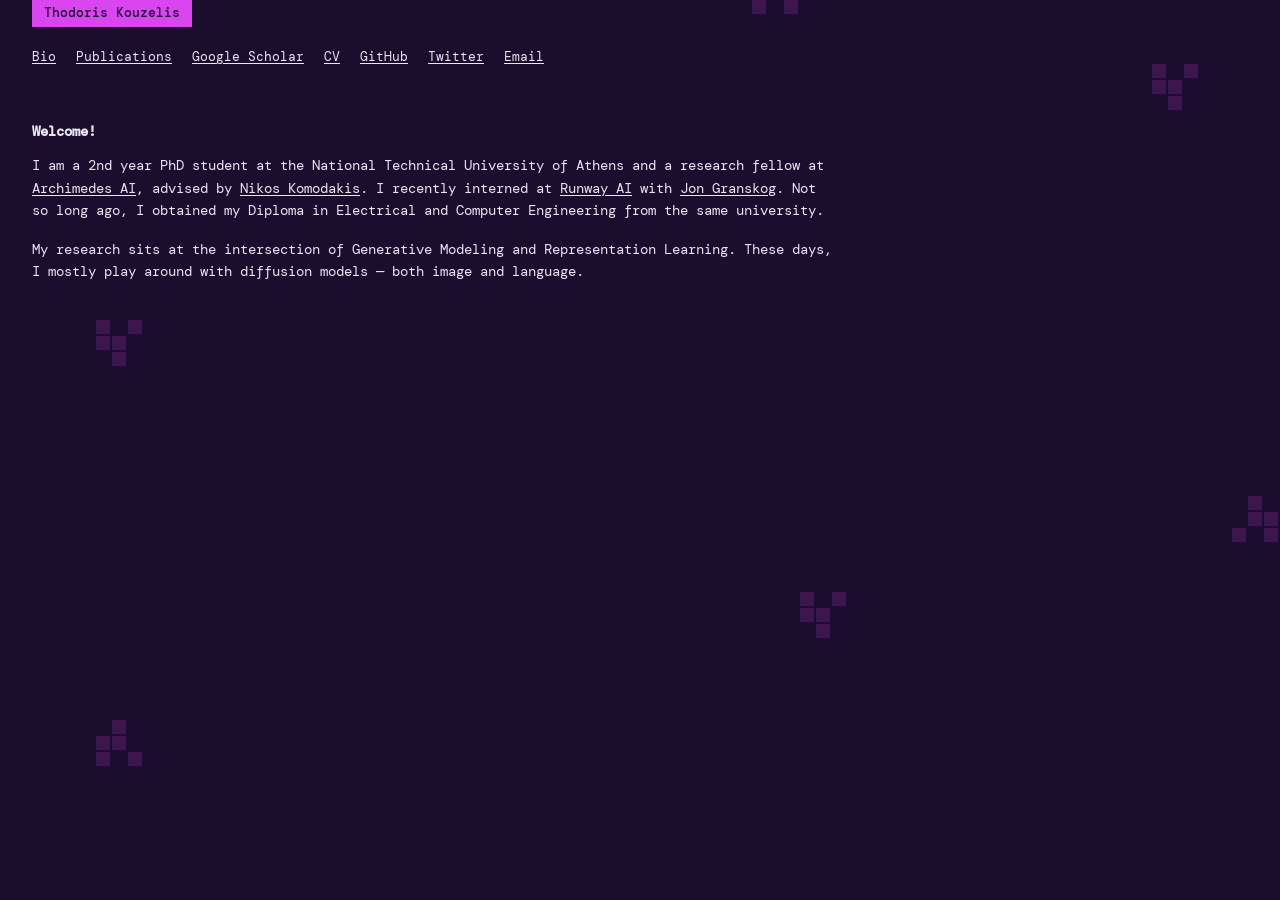
==== index.html @ 37aa6e8a "init" ====
<!DOCTYPE html>
<html lang="en">
<head>
  <meta charset="UTF-8" />
  <meta name="viewport" content="width=device-width, initial-scale=1.0" />
  <title>Thodoris Kouzelis</title>
  <link rel="preconnect" href="https://fonts.googleapis.com" />
  <link rel="preconnect" href="https://fonts.gstatic.com" crossorigin />
  <link href="https://fonts.googleapis.com/css2?family=DM+Mono:wght@400;500;600&display=swap" rel="stylesheet" />
  <link rel="stylesheet" href="styles.css" />
</head>
<body>
  <canvas id="bg-life" aria-hidden="true"></canvas>
  <div class="page">

    <div class="topbar">
      <a class="name-tag" href="index.html">Thodoris Kouzelis</a>
    </div>

    <nav class="nav">
      <a href="index.html">Bio</a>
      <a href="publications.html">Publications</a>
      <a href="https://scholar.google.com/citations?user=a5vkWc8AAAAJ&hl=en">Google Scholar</a>
      <a href="#">CV</a>
      <a href="https://github.com/zelaki">GitHub</a>
      <a href="https://x.com/ThKouz">Twitter</a>
      <a href="mailto:theodoros.kouzelis@athenarc.gr">Email</a>
    </nav>

    <section id="bio">
      <h2>Welcome!</h2>
      <p>
        I am a 2nd year PhD student at the National Technical University of Athens and a research fellow at <a href="https://archimedesai.gr/">Archimedes AI</a>, advised by <a href="#">Nikos Komodakis</a>. I recently interned at <a href="https://runwayml.com/">Runway AI</a> with <a href="https://granskog.xyz/">Jon Granskog</a>. Not so long ago, I obtained my Diploma in Electrical and Computer Engineering from the same university.
      </p>
      <p>
      My research sits at the intersection of Generative Modeling and Representation Learning. These days, I mostly play around with diffusion models — both image and language.
    </p>

  </div>
  <script src="life.js"></script>
</body>
</html>
---- styles.css ----
*, *::before, *::after { box-sizing: border-box; margin: 0; padding: 0; }

:root {
  --bg: #1a0d2e;
  --ink: #e8e6f0;
  --ink-mid: #b8b4c8;
  --accent: #d946ef;
  --rule: #d946ef;
}

body {
  font-family: 'DM Mono', ui-monospace, SFMono-Regular, Menlo, Consolas, monospace;
  background: var(--bg);
  color: var(--ink);
  font-size: 14px;
  line-height: 1.6;
  padding: 0 2rem 3rem;
  position: relative;
}

/* Background Game of Life canvas */
#bg-life {
  position: fixed;
  inset: 0;
  width: 100vw;
  height: 100vh;
  z-index: -1;
  pointer-events: none;
}

a {
  color: var(--ink);
  text-decoration: underline;
  text-underline-offset: 2px;
}

a:hover {
  color: var(--accent);
}

/* Top name tag */
.topbar {
  display: flex;
  margin-bottom: 0.75rem;
}

.name-tag {
  background: var(--accent);
  color: #1a0d2e;
  padding: 0.2rem 0.75rem;
  font-weight: 500;
  font-size: 13px;
  white-space: nowrap;
  text-decoration: none;
  display: inline-block;
}

.name-tag:hover {
  color: #1a0d2e;
  filter: brightness(1.1);
}

/* Navigation */
.nav {
  display: flex;
  flex-wrap: wrap;
  gap: 1.25rem;
  font-size: 13px;
  padding: 0.5rem 0 1.5rem;
}

.nav a {
  color: var(--ink);
}

/* Sections */
.page {
  max-width: 1000px;
  position: relative;
  z-index: 1;
}

h2 {
  font-size: 14px;
  font-weight: 600;
  margin: 1.75rem 0 0.75rem;
  color: var(--ink);
}

p {
  margin-bottom: 1rem;
  max-width: 100ch;
}

.section {
  margin-top: 2rem;
}

/* Publications */
.pub-note {
  color: var(--ink-mid);
  font-size: 12px;
  margin-bottom: 1.25rem;
}

.pub-year {
  font-size: 13px;
  font-weight: 500;
  letter-spacing: 0.08em;
  color: var(--accent);
  margin: 1.75rem 0 0.65rem;
  padding-bottom: 0.25rem;
  border-bottom: 1px dashed rgba(217, 70, 239, 0.4);
  max-width: 100ch;
}

.pub-list {
  list-style: none;
  display: flex;
  flex-direction: column;
  gap: 1rem;
  max-width: 100ch;
}

.pub-title {
  font-weight: 500;
}

.pub-meta {
  color: var(--ink-mid);
  margin-top: 0.15rem;
  margin-bottom: 0;
}

.pub-venue {
  font-style: italic;
}

.pub-tag {
  display: inline-block;
  margin-left: 0.4rem;
  padding: 0.05rem 0.4rem;
  font-size: 11px;
  background: rgba(217, 70, 239, 0.18);
  color: var(--accent);
  border-radius: 2px;
  vertical-align: middle;
}

.me {
  color: var(--ink);
  font-weight: 600;
}

.pub-links {
  display: flex;
  gap: 0.75rem;
  margin-top: 0.25rem;
  font-size: 12px;
}

.pub-links a {
  color: var(--accent);
}

/* Footer */
footer {
  margin-top: 3rem;
  color: var(--ink-mid);
  font-size: 12px;
}

@media (max-width: 600px) {
  body { padding: 0 1rem 2rem; font-size: 13px; }
  .nav { gap: 0.9rem; }
}
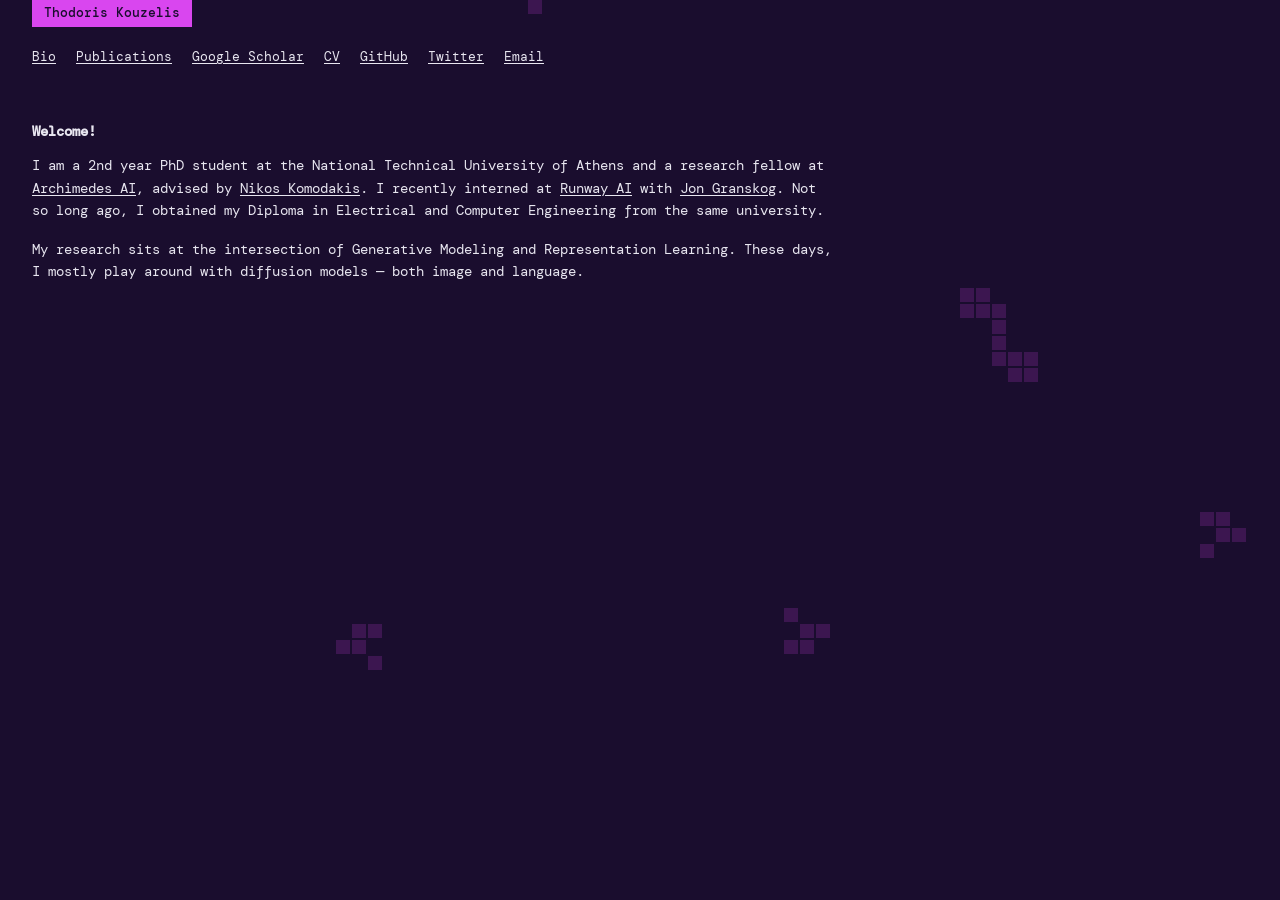
==== commit 1ab21577: "latest" ====
--- a/index.html
+++ b/index.html
@@ -21,7 +21,7 @@
       <a href="index.html">Bio</a>
       <a href="publications.html">Publications</a>
       <a href="https://scholar.google.com/citations?user=a5vkWc8AAAAJ&hl=en">Google Scholar</a>
-      <a href="#">CV</a>
+      <a href="cv2026.pdf" target="_blank" rel="noopener noreferrer">CV</a>
       <a href="https://github.com/zelaki">GitHub</a>
       <a href="https://x.com/ThKouz">Twitter</a>
       <a href="mailto:theodoros.kouzelis@athenarc.gr">Email</a>
@@ -30,7 +30,7 @@
     <section id="bio">
       <h2>Welcome!</h2>
       <p>
-        I am a 2nd year PhD student at the National Technical University of Athens and a research fellow at <a href="https://archimedesai.gr/">Archimedes AI</a>, advised by <a href="#">Nikos Komodakis</a>. I recently interned at <a href="https://runwayml.com/">Runway AI</a> with <a href="https://granskog.xyz/">Jon Granskog</a>. Not so long ago, I obtained my Diploma in Electrical and Computer Engineering from the same university.
+        I am a 2nd year PhD student at the National Technical University of Athens and a research fellow at <a href="https://archimedesai.gr/">Archimedes AI</a>, advised by <a href="https://scholar.google.com/citations?user=xCPoT4EAAAAJ&hl=en">Nikos Komodakis</a>. I recently interned at <a href="https://runwayml.com/">Runway AI</a> with <a href="https://granskog.xyz/">Jon Granskog</a>. Not so long ago, I obtained my Diploma in Electrical and Computer Engineering from the same university.
       </p>
       <p>
       My research sits at the intersection of Generative Modeling and Representation Learning. These days, I mostly play around with diffusion models — both image and language.
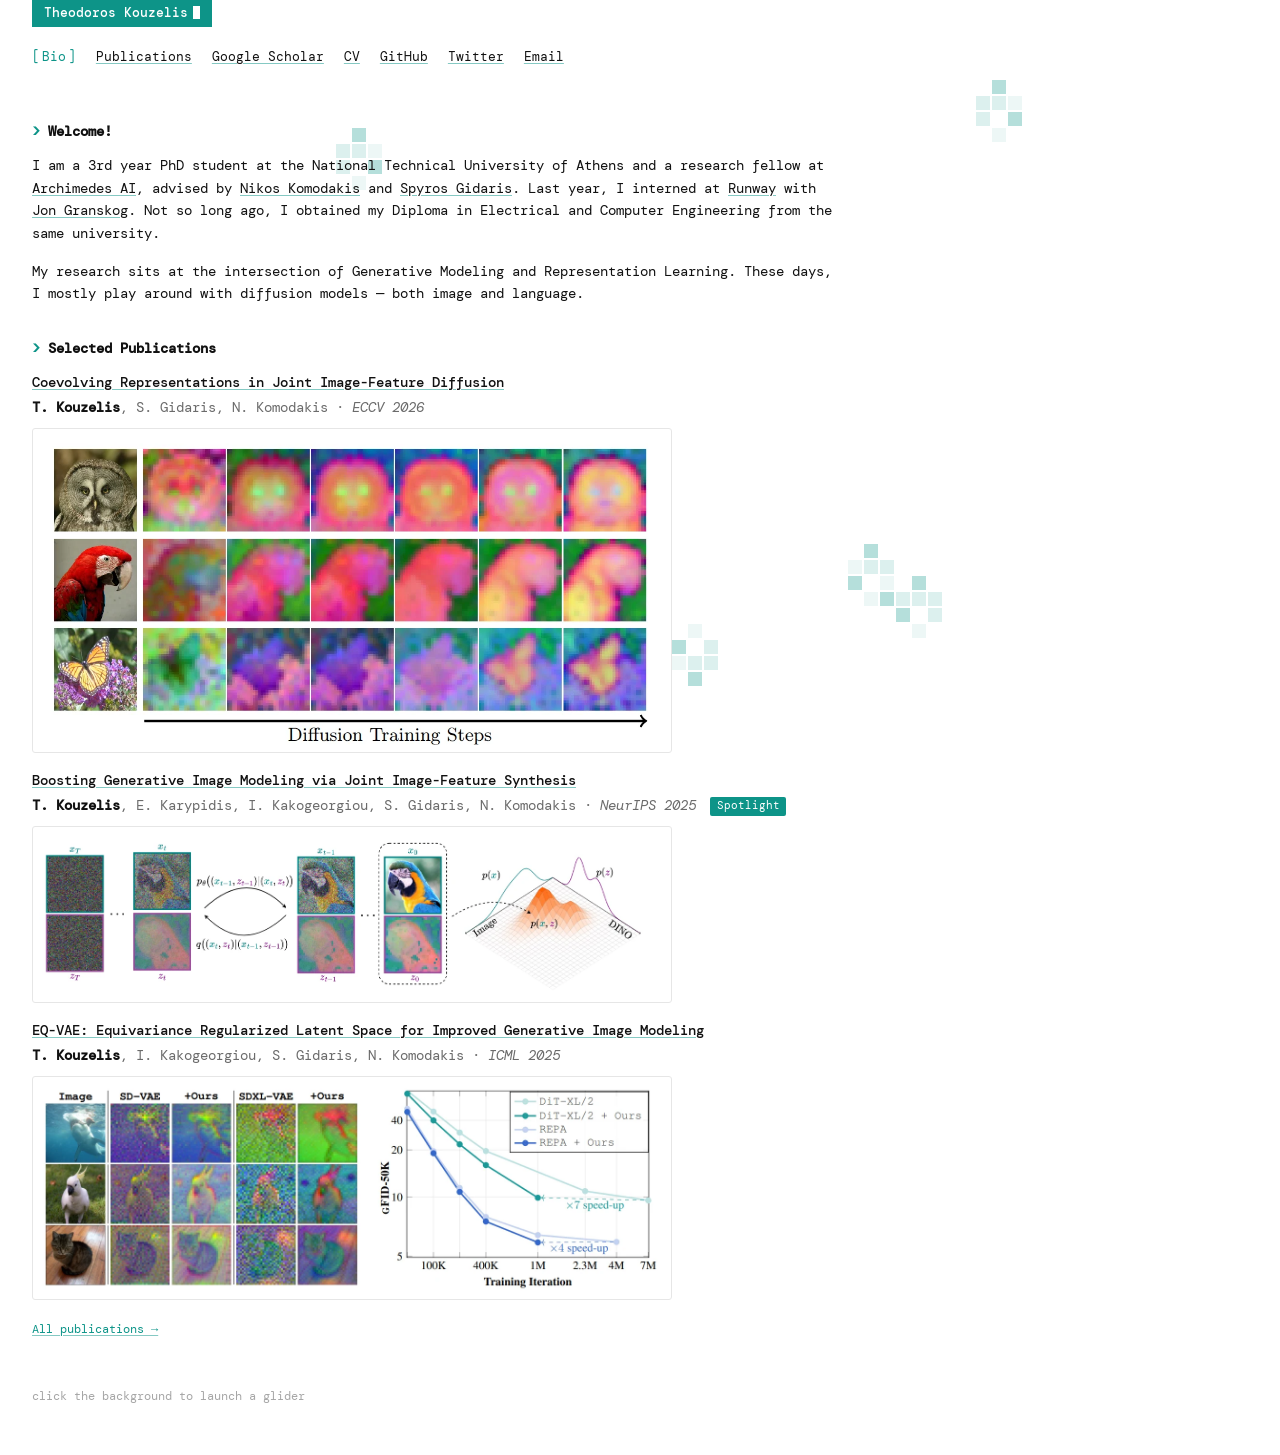
==== commit 969b308c: "Refresh site: light theme, teal accent, selected pubs with teasers, interactive background - White b" ====
--- a/index.html
+++ b/index.html
@@ -3,7 +3,7 @@
 <head>
   <meta charset="UTF-8" />
   <meta name="viewport" content="width=device-width, initial-scale=1.0" />
-  <title>Thodoris Kouzelis</title>
+  <title>Theodoros Kouzelis</title>
   <link rel="preconnect" href="https://fonts.googleapis.com" />
   <link rel="preconnect" href="https://fonts.gstatic.com" crossorigin />
   <link href="https://fonts.googleapis.com/css2?family=DM+Mono:wght@400;500;600&display=swap" rel="stylesheet" />
@@ -14,11 +14,11 @@
   <div class="page">
 
     <div class="topbar">
-      <a class="name-tag" href="index.html">Thodoris Kouzelis</a>
+      <a class="name-tag" href="index.html">Theodoros Kouzelis</a>
     </div>
 
     <nav class="nav">
-      <a href="index.html">Bio</a>
+      <a href="index.html" aria-current="page">Bio</a>
       <a href="publications.html">Publications</a>
       <a href="https://scholar.google.com/citations?user=a5vkWc8AAAAJ&hl=en">Google Scholar</a>
       <a href="cv2026.pdf" target="_blank" rel="noopener noreferrer">CV</a>
@@ -30,11 +30,38 @@
     <section id="bio">
       <h2>Welcome!</h2>
       <p>
-        I am a 2nd year PhD student at the National Technical University of Athens and a research fellow at <a href="https://archimedesai.gr/">Archimedes AI</a>, advised by <a href="https://scholar.google.com/citations?user=xCPoT4EAAAAJ&hl=en">Nikos Komodakis</a>. I recently interned at <a href="https://runwayml.com/">Runway AI</a> with <a href="https://granskog.xyz/">Jon Granskog</a>. Not so long ago, I obtained my Diploma in Electrical and Computer Engineering from the same university.
+        I am a 3rd year PhD student at the National Technical University of Athens and a research fellow at <a href="https://archimedesai.gr/">Archimedes AI</a>, advised by <a href="https://scholar.google.com/citations?user=xCPoT4EAAAAJ&hl=en">Nikos Komodakis</a> and <a href="https://gidariss.github.io/">Spyros Gidaris</a>. Last year, I interned at <a href="https://runwayml.com/">Runway</a> with <a href="https://granskog.xyz/">Jon Granskog</a>. Not so long ago, I obtained my Diploma in Electrical and Computer Engineering from the same university.
       </p>
       <p>
       My research sits at the intersection of Generative Modeling and Representation Learning. These days, I mostly play around with diffusion models — both image and language.
     </p>
+    </section>
+
+    <section id="selected-publications" class="section">
+      <h2>Selected Publications</h2>
+      <ul class="pub-list">
+        <li>
+          <p class="pub-title"><a href="https://arxiv.org/abs/2604.17492">Coevolving Representations in Joint Image-Feature Diffusion</a></p>
+          <p class="pub-meta"><span class="me">T. Kouzelis</span>, S. Gidaris, N. Komodakis &middot; <span class="pub-venue">ECCV 2026</span></p>
+          <img class="pub-teaser" src="img/coredi.webp" alt="Teaser: diffusion features evolving over training steps" loading="lazy" />
+        </li>
+        <li>
+          <p class="pub-title"><a href="https://arxiv.org/abs/2504.16064">Boosting Generative Image Modeling via Joint Image-Feature Synthesis</a></p>
+          <p class="pub-meta"><span class="me">T. Kouzelis</span>, E. Karypidis, I. Kakogeorgiou, S. Gidaris, N. Komodakis &middot; <span class="pub-venue">NeurIPS 2025</span> <span class="pub-tag hot">Spotlight</span></p>
+          <img class="pub-teaser" src="img/redi.webp" alt="Teaser: joint image and DINO feature diffusion" loading="lazy" />
+        </li>
+        <li>
+          <p class="pub-title"><a href="https://arxiv.org/abs/2502.09509">EQ-VAE: Equivariance Regularized Latent Space for Improved Generative Image Modeling</a></p>
+          <p class="pub-meta"><span class="me">T. Kouzelis</span>, I. Kakogeorgiou, S. Gidaris, N. Komodakis &middot; <span class="pub-venue">ICML 2025</span></p>
+          <img class="pub-teaser" src="img/eqvae.webp" alt="Teaser: latent space comparison and training speed-up" loading="lazy" />
+        </li>
+      </ul>
+      <a class="more-link" href="publications.html">All publications &rarr;</a>
+    </section>
+
+    <footer>
+      <span class="hint">click the background to launch a glider</span>
+    </footer>
 
   </div>
   <script src="life.js"></script>
--- a/styles.css
+++ b/styles.css
@@ -1,11 +1,11 @@
 *, *::before, *::after { box-sizing: border-box; margin: 0; padding: 0; }
 
 :root {
-  --bg: #1a0d2e;
-  --ink: #e8e6f0;
-  --ink-mid: #b8b4c8;
-  --accent: #d946ef;
-  --rule: #d946ef;
+  --bg: #ffffff;
+  --ink: #111111;
+  --ink-mid: #6b6b6b;
+  --accent: #0d9488;
+  --rule: #0d9488;
 }
 
 body {
@@ -34,8 +34,24 @@
   text-underline-offset: 2px;
 }
 
+a {
+  text-decoration-color: rgba(13, 148, 136, 0.5);
+  transition: color 0.15s, text-decoration-color 0.15s;
+}
+
 a:hover {
   color: var(--accent);
+  text-decoration-color: var(--accent);
+}
+
+::selection {
+  background: var(--accent);
+  color: var(--bg);
+}
+
+:focus-visible {
+  outline: 1px dashed var(--accent);
+  outline-offset: 3px;
 }
 
 /* Top name tag */
@@ -46,7 +62,7 @@
 
 .name-tag {
   background: var(--accent);
-  color: #1a0d2e;
+  color: #ffffff;
   padding: 0.2rem 0.75rem;
   font-weight: 500;
   font-size: 13px;
@@ -56,8 +72,25 @@
 }
 
 .name-tag:hover {
-  color: #1a0d2e;
+  color: #ffffff;
   filter: brightness(1.1);
+  box-shadow: 0 0 18px rgba(13, 148, 136, 0.55);
+}
+
+/* Blinking terminal cursor after the name */
+.name-tag::after {
+  content: "";
+  display: inline-block;
+  width: 0.55em;
+  height: 1em;
+  margin-left: 0.35em;
+  vertical-align: -0.15em;
+  background: #ffffff;
+  animation: blink 1.1s steps(1) infinite;
+}
+
+@keyframes blink {
+  50% { opacity: 0; }
 }
 
 /* Navigation */
@@ -71,7 +104,17 @@
 
 .nav a {
   color: var(--ink);
-}
+  position: relative;
+}
+
+/* Current page gets terminal-style brackets */
+.nav a[aria-current="page"] {
+  color: var(--accent);
+  text-decoration: none;
+}
+
+.nav a[aria-current="page"]::before { content: "["; margin-right: 0.15em; }
+.nav a[aria-current="page"]::after  { content: "]"; margin-left: 0.15em; }
 
 /* Sections */
 .page {
@@ -87,6 +130,12 @@
   color: var(--ink);
 }
 
+/* Prompt-style marker before section headings */
+h2::before {
+  content: "> ";
+  color: var(--accent);
+}
+
 p {
   margin-bottom: 1rem;
   max-width: 100ch;
@@ -110,7 +159,7 @@
   color: var(--accent);
   margin: 1.75rem 0 0.65rem;
   padding-bottom: 0.25rem;
-  border-bottom: 1px dashed rgba(217, 70, 239, 0.4);
+  border-bottom: 1px dashed rgba(13, 148, 136, 0.4);
   max-width: 100ch;
 }
 
@@ -122,8 +171,21 @@
   max-width: 100ch;
 }
 
+.pub-list li {
+  border-left: 2px solid transparent;
+  padding-left: 0.75rem;
+  margin-left: calc(-0.75rem - 2px);
+  transition: border-color 0.2s, background 0.2s;
+}
+
+.pub-list li:hover {
+  border-left-color: var(--accent);
+  background: linear-gradient(90deg, rgba(13, 148, 136, 0.08), transparent 70%);
+}
+
 .pub-title {
   font-weight: 500;
+  margin-bottom: 0;
 }
 
 .pub-meta {
@@ -141,10 +203,31 @@
   margin-left: 0.4rem;
   padding: 0.05rem 0.4rem;
   font-size: 11px;
-  background: rgba(217, 70, 239, 0.18);
+  background: rgba(13, 148, 136, 0.18);
   color: var(--accent);
   border-radius: 2px;
   vertical-align: middle;
+}
+
+.pub-tag.hot {
+  background: var(--accent);
+  color: var(--bg);
+  animation: glow 2.4s ease-in-out infinite;
+}
+
+@keyframes glow {
+  50% { box-shadow: 0 0 10px rgba(13, 148, 136, 0.7); }
+}
+
+.more-link {
+  display: inline-block;
+  margin-top: 1.25rem;
+  font-size: 12px;
+  color: var(--accent);
+}
+
+.more-link:hover {
+  letter-spacing: 0.02em;
 }
 
 .me {
@@ -170,7 +253,26 @@
   font-size: 12px;
 }
 
+.hint {
+  opacity: 0.6;
+}
+
+@media (prefers-reduced-motion: reduce) {
+  *, *::before, *::after { animation: none !important; transition: none !important; }
+}
+
 @media (max-width: 600px) {
   body { padding: 0 1rem 2rem; font-size: 13px; }
   .nav { gap: 0.9rem; }
 }
+
+.pub-teaser {
+  display: block;
+  width: 100%;
+  max-width: 640px;
+  margin-top: 0.6rem;
+  background: #fff;
+  border: 1px solid #e6e6e6;
+  border-radius: 3px;
+  padding: 0.4rem;
+}
